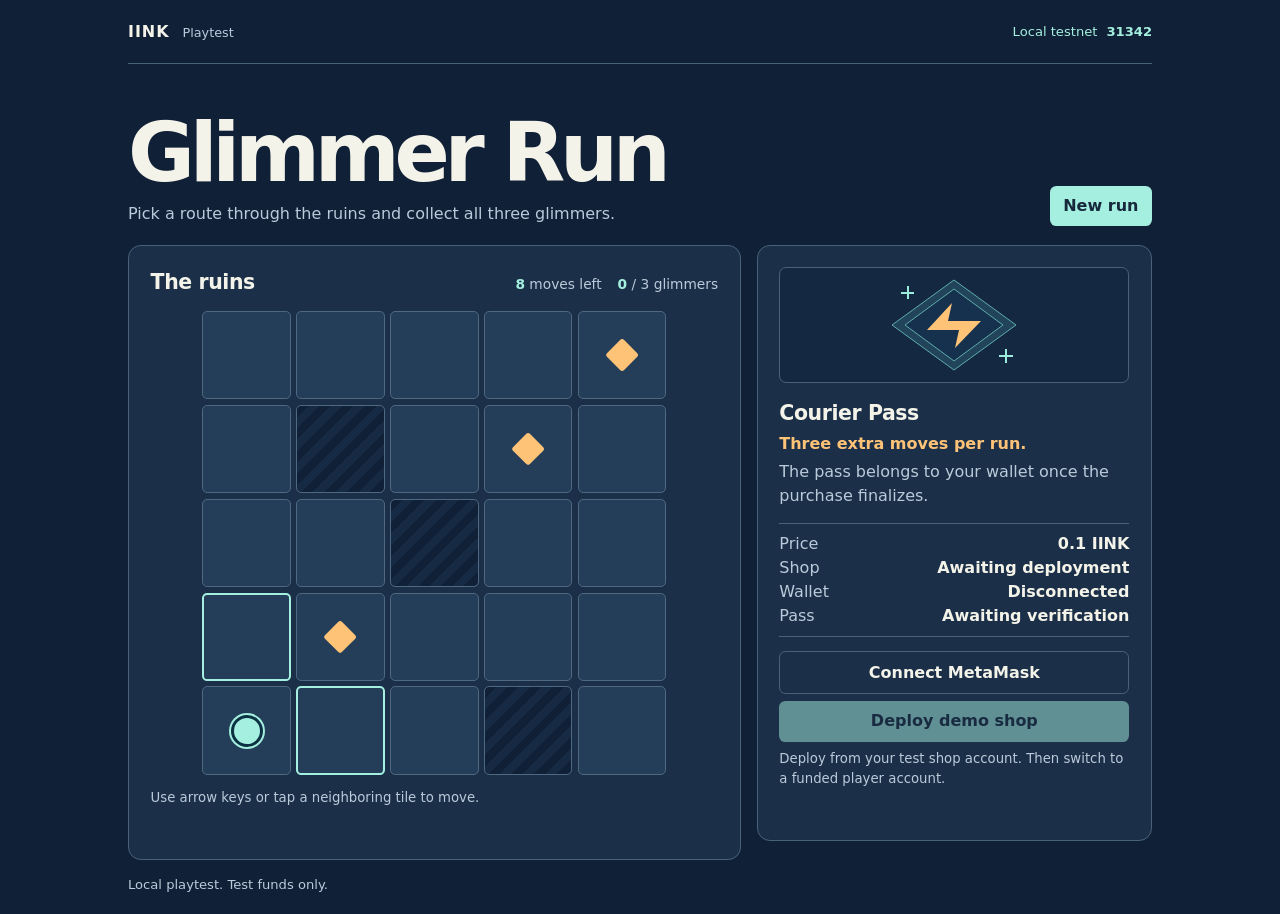
==== apps/payments/game/index.html @ 887448de "Add Glimmer Run with an on-chain Courier Pass" ====
<!doctype html>
<html lang="en">
<head>
  <meta charset="utf-8">
  <meta name="viewport" content="width=device-width, initial-scale=1">
  <meta name="color-scheme" content="dark">
  <title>Glimmer Run | IINK</title>
  <link rel="stylesheet" href="./game.css">
  <script type="module" src="./game.mjs"></script>
</head>
<body>
  <header>
    <a href="/" class="brand">IINK <span>Playtest</span></a>
    <span class="network">Local testnet <b>31342</b></span>
  </header>
  <main>
    <div class="intro">
      <div>
        <h1>Glimmer Run</h1>
        <p>Pick a route through the ruins and collect all three glimmers.</p>
      </div>
      <button type="button" id="restart">New run</button>
    </div>
    <div class="layout">
      <section class="arena" aria-labelledby="arena-title">
        <div class="arena-bar">
          <h2 id="arena-title">The ruins</h2>
          <div class="counters" aria-live="polite" aria-atomic="true"><span><b id="moves">8</b> moves left</span><span><b id="glimmers">0</b> / 3 glimmers</span></div>
        </div>
        <div class="board" id="board" role="group" tabindex="0" aria-label="Five by five playfield" aria-describedby="controls"></div>
        <p id="controls">Use arrow keys or tap a neighboring tile to move.</p>
        <p id="run-status" role="status"></p>
      </section>
      <section class="shop" aria-labelledby="shop-title">
        <div class="pass-art" aria-hidden="true">
          <svg viewBox="0 0 136 100" width="136" height="100" fill="none">
            <path d="M68 5 130 50 68 95 6 50 68 5Z" fill="#22445b" stroke="#5facab"/>
            <path d="M68 14 117 50 68 86 19 50 68 14Z" fill="#15314d" stroke="#5facab"/>
            <path d="m41 55 25-27-4 18h33L69 73l4-18H41Z" fill="#ffc378"/>
            <path d="M15 18h13m-6-7v13m91 57h14m-7-7v14" stroke="#9cebdc" stroke-width="2"/>
          </svg>
        </div>
        <h2 id="shop-title">Courier Pass</h2>
        <p class="perk">Three extra moves per run.</p>
        <p>The pass belongs to your wallet once the purchase finalizes.</p>
        <div class="shop-details">
          <div><span>Price</span><strong id="price">0.1 IINK</strong></div>
          <div><span>Shop</span><strong id="shop-address">Awaiting deployment</strong></div>
          <div><span>Wallet</span><strong id="account">Disconnected</strong></div>
          <div><span>Pass</span><strong id="ownership">Connect to check</strong></div>
        </div>
        <button type="button" id="connect" class="quiet">Connect MetaMask</button>
        <button type="button" id="deploy" hidden>Deploy demo shop</button>
        <button type="button" id="buy" hidden>Buy Courier Pass</button>
        <p id="shop-help" class="small">Deploy the shop from your test shop account. Then switch to a funded player account.</p>
        <p id="shop-status" role="status"></p>
        <dl class="receipt" id="receipt" hidden>
          <div><dt>Finalized block</dt><dd id="receipt-block">—</dd></div>
          <div><dt>Actual fee</dt><dd id="receipt-fee">—</dd></div>
          <div class="address"><dt>Transaction hash</dt><dd id="receipt-hash"></dd></div>
        </dl>
      </section>
    </div>
    <footer>Local playtest. Test funds only.</footer>
  </main>
</body>
</html>
---- apps/payments/game/game.css ----
:root {
  color: #f4f3e9;
  background: #102037;
  font: 16px/1.5 "Aptos", "Segoe UI", system-ui, sans-serif;
  --line: #49627a;
  --quiet: #bacada;
  --cyan: #a4efdf;
  --gold: #ffc378;
}
* { box-sizing: border-box; }
[hidden] { display: none !important; }
body { margin: 0; }
header, main { width: min(64rem, 100% - 3rem); margin-inline: auto; }
header { display: flex; align-items: center; justify-content: space-between; min-height: 4rem; border-bottom: 1px solid var(--line); }
.brand { color: inherit; font-weight: 850; text-decoration: none; letter-spacing: .06em; }
.brand span { font-size: .8rem; font-weight: 500; letter-spacing: normal; color: var(--quiet); margin-left: .4rem; }
.network { color: var(--cyan); font-size: .82rem; }
.network b { margin-left: .3rem; }
.intro { display: flex; align-items: end; justify-content: space-between; gap: .9rem; margin: clamp(1.6rem, 5vw, 3rem) 0 1.15rem; }
h1, h2, p { margin: 0; }
h1 { font-size: clamp(2.7rem, 8vw, 5.1rem); line-height: 1; letter-spacing: -.065em; }
.intro p { color: var(--quiet); margin-top: .55rem; }
.layout { display: grid; grid-template-columns: minmax(0, 1.55fr) minmax(0, 1fr); gap: 1rem; align-items: start; }
.arena, .shop { min-width: 0; background: #1b3048; border: 1px solid var(--line); border-radius: .8rem; padding: clamp(.8rem, 2vw, 1.35rem); }
.arena-bar, .counters { display: flex; align-items: baseline; justify-content: space-between; gap: .45rem 1rem; flex-wrap: wrap; }
h2 { font-size: 1.28rem; letter-spacing: -.02em; }
.counters { color: var(--quiet); font-size: .86rem; }
.counters b { color: var(--cyan); }
.board { margin: .8rem auto; display: grid; grid-template-columns: repeat(5, 1fr); gap: .34rem; width: min(100%, 29rem); }
.board button { min-width: 0; aspect-ratio: 1; padding: 0; background: #243e59; border: 1px solid #506982; display: grid; place-items: center; border-radius: .32rem; color: var(--quiet); }
.board button:disabled { opacity: 1; }
.board button[data-wall] { background: repeating-linear-gradient(135deg, #102037 0 8px, #172a43 8px 16px); }
.board button:not(:disabled) { border: 2px solid var(--cyan); }
.board button:not(:disabled):hover { background: #365670; }
.gem { display: block; width: 28%; aspect-ratio: 1; background: var(--gold); transform: rotate(45deg); border-radius: 12%; }
.courier { display: block; width: 37%; aspect-ratio: 1; border-radius: 50%; border: 3px solid #0c3142; background: var(--cyan); box-shadow: 0 0 0 2px var(--cyan); }
button { font: inherit; font-weight: 700; color: #18283c; background: var(--cyan); border: 0; border-radius: .4rem; padding: .52rem .85rem; cursor: pointer; white-space: nowrap; }
button:disabled { cursor: default; opacity: .5; }
button:focus-visible, a:focus-visible, .board:focus-visible { outline: 3px solid var(--gold); outline-offset: 3px; }
#controls, .small { color: var(--quiet); font-size: .83rem; }
#run-status, #shop-status { min-height: 1.5em; color: var(--cyan); margin-top: .38rem; overflow-wrap: anywhere; }
.pass-art { display: grid; place-items: center; min-height: 116px; margin-bottom: .9rem; background: #142941; border: 1px solid var(--line); border-radius: .45rem; }
.perk { color: var(--gold); font-weight: 650; }
.shop h2 + p, .shop p + p { margin-top: .25rem; }
.shop p:not(.perk):not(#shop-status) { color: var(--quiet); }
.shop-details { border-block: 1px solid var(--line); margin-block: .9rem; padding-block: .5rem; }
.shop-details div, .receipt div { display: flex; justify-content: space-between; gap: .5rem; }
.shop-details span, dt { color: var(--quiet); }
.shop-details strong, dd { text-align: right; overflow-wrap: anywhere; }
.shop button { width: 100%; margin-bottom: .45rem; }
.shop .quiet { background: transparent; border: 1px solid var(--line); color: #f4f3e9; }
.receipt { margin: .7rem 0 0; border-top: 1px solid var(--line); padding-top: .5rem; font-size: .82rem; }
.receipt .address { display: block; }
dd { margin: 0; }
.address dd { text-align: left; font: .76rem/1.4 ui-monospace, Consolas, monospace; }
footer { color: var(--quiet); font-size: .82rem; margin-block: .9rem 1.2rem; }
@media (max-width: 680px) {
  header, main { width: min(38rem, 100% - 1.5rem); }
  .layout { grid-template-columns: 1fr; }
  .intro { align-items: start; flex-direction: column; }
}
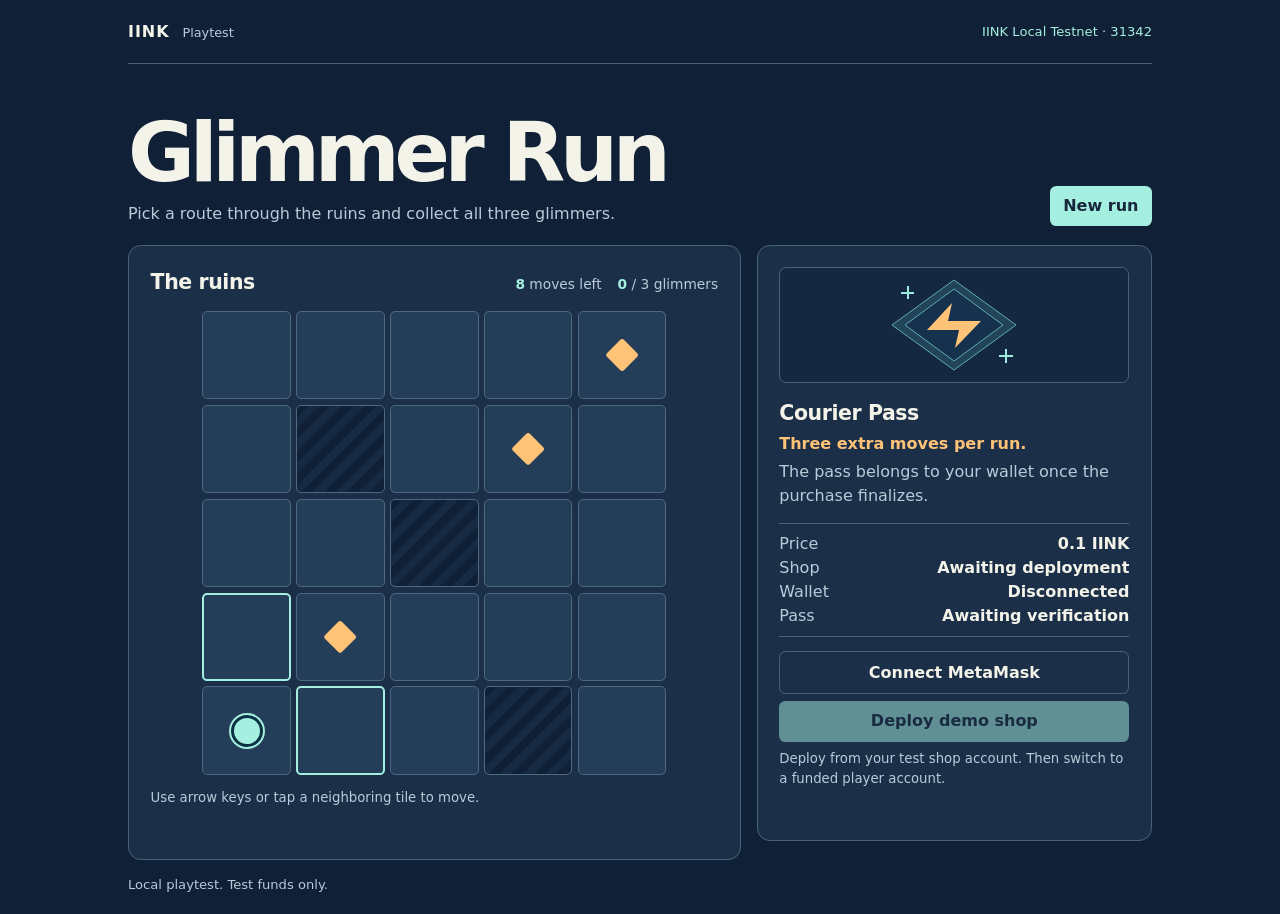
==== commit 686183f1: "Prepare two-host private testnet rehearsal" ====
--- a/apps/payments/game/index.html
+++ b/apps/payments/game/index.html
@@ -11,7 +11,7 @@
 <body>
   <header>
     <a href="/" class="brand">IINK <span>Playtest</span></a>
-    <span class="network">Local testnet <b>31342</b></span>
+    <span class="network" id="network-name">IINK Local Testnet · 31342</span>
   </header>
   <main>
     <div class="intro">
